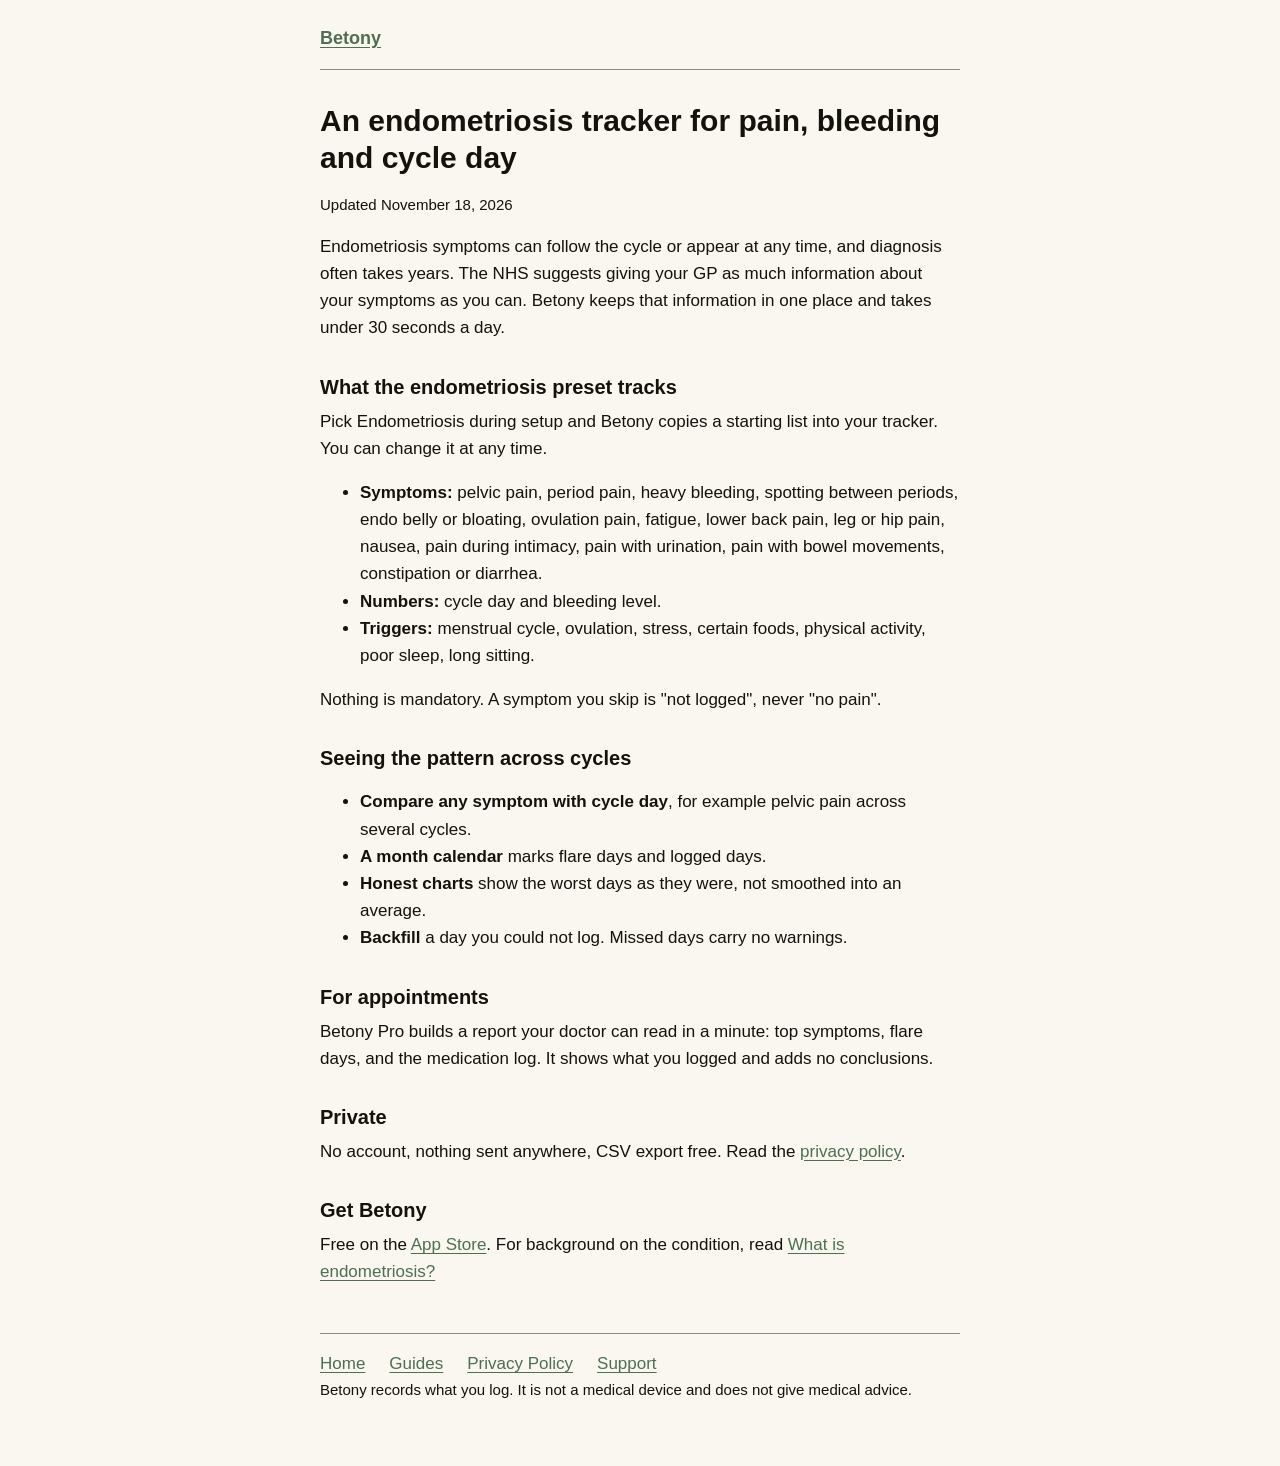
==== endometriosis-symptom-tracker/index.html @ 9397d98a "Add ten SEO pages: a tracker guide and a sourced explainer per condition Pages are built from src/pa" ====
<!doctype html>
<html lang="en">
<head>
<meta charset="utf-8">
<meta name="viewport" content="width=device-width, initial-scale=1">
<meta name="color-scheme" content="light dark">
<meta name="description" content="An endometriosis tracker for iPhone. Log pelvic pain, period pain, bleeding, endo belly and cycle day in under 30 seconds.">
<title>Endometriosis Symptom Tracker: Pain &amp; Cycle | Betony</title>
<link rel="canonical" href="https://betonyapp.com/endometriosis-symptom-tracker/">
<meta property="og:type" content="article">
<meta property="og:site_name" content="Betony">
<meta property="og:title" content="Endometriosis Symptom Tracker: Pain &amp; Cycle | Betony">
<meta property="og:description" content="An endometriosis tracker for iPhone. Log pelvic pain, period pain, bleeding, endo belly and cycle day in under 30 seconds.">
<meta property="og:url" content="https://betonyapp.com/endometriosis-symptom-tracker/">
<meta name="apple-itunes-app" content="app-id=6813134795">
<script type="application/ld+json">
{
 "@context": "https://schema.org",
 "@type": "Article",
 "headline": "An endometriosis tracker for pain, bleeding and cycle day",
 "description": "An endometriosis tracker for iPhone. Log pelvic pain, period pain, bleeding, endo belly and cycle day in under 30 seconds.",
 "mainEntityOfPage": "https://betonyapp.com/endometriosis-symptom-tracker/",
 "dateModified": "2026-11-18",
 "author": {
  "@type": "Organization",
  "name": "Betony",
  "url": "https://betonyapp.com/"
 },
 "publisher": {
  "@type": "Organization",
  "name": "Betony",
  "url": "https://betonyapp.com/"
 }
}
</script>
<link rel="stylesheet" href="/styles.css">
</head>
<body>
<div class="page">
<header>
<a class="site-name" href="/">Betony</a>
</header>
<main>
<h1>An endometriosis tracker for pain, bleeding and cycle day</h1>
<p class="small">Updated <time datetime="2026-11-18">November 18, 2026</time></p>
<p>Endometriosis symptoms can follow the cycle or appear at any time, and diagnosis often takes years. The NHS suggests giving your GP as much information about your symptoms as you can. Betony keeps that information in one place and takes under 30 seconds a day.</p>
<h2>What the endometriosis preset tracks</h2>
<p>Pick Endometriosis during setup and Betony copies a starting list into your tracker. You can change it at any time.</p>
<ul>
<li><strong>Symptoms:</strong> pelvic pain, period pain, heavy bleeding, spotting between periods, endo belly or bloating, ovulation pain, fatigue, lower back pain, leg or hip pain, nausea, pain during intimacy, pain with urination, pain with bowel movements, constipation or diarrhea.</li>
<li><strong>Numbers:</strong> cycle day and bleeding level.</li>
<li><strong>Triggers:</strong> menstrual cycle, ovulation, stress, certain foods, physical activity, poor sleep, long sitting.</li>
</ul>
<p>Nothing is mandatory. A symptom you skip is "not logged", never "no pain".</p>
<h2>Seeing the pattern across cycles</h2>
<ul>
<li><strong>Compare any symptom with cycle day</strong>, for example pelvic pain across several cycles.</li>
<li><strong>A month calendar</strong> marks flare days and logged days.</li>
<li><strong>Honest charts</strong> show the worst days as they were, not smoothed into an average.</li>
<li><strong>Backfill</strong> a day you could not log. Missed days carry no warnings.</li>
</ul>
<h2>For appointments</h2>
<p>Betony Pro builds a report your doctor can read in a minute: top symptoms, flare days, and the medication log. It shows what you logged and adds no conclusions.</p>
<h2>Private</h2>
<p>No account, nothing sent anywhere, CSV export free. Read the <a href="/privacy/">privacy policy</a>.</p>
<h2>Get Betony</h2>
<p>Free on the <a href="https://apps.apple.com/us/app/betony-symptom-tracker/id6813134795">App Store</a>. For background on the condition, read <a href="/what-is-endometriosis/">What is endometriosis?</a></p>
</main>
<footer>
<nav aria-label="Site">
<ul>
<li><a href="/">Home</a></li>
<li><a href="/guides/">Guides</a></li>
<li><a href="/privacy/">Privacy Policy</a></li>
<li><a href="/support/">Support</a></li>
</ul>
</nav>
<p class="small">Betony records what you log. It is not a medical device and does not give medical advice.</p>
</footer>
</div>
</body>
</html>
---- styles.css ----
/* Betony — betonyapp.com
   Colors are the app's asset-catalog tokens:
   bg, accent, stroke, surface; text is wellbeingInk (light) / onAccent (dark).
   Contrast: text 17.4:1 / 16.6:1, links 5.2:1 / 9.5:1, borders 3.2:1 / 3.5:1. */

:root {
  --bg: #FAF6F0;
  --ink: #14120D;
  --accent: #4E6F52;
  --stroke: #948A7B;
  --surface: #FFFFFF;
  color-scheme: light dark;
}

@media (prefers-color-scheme: dark) {
  :root {
    --bg: #181611;
    --ink: #F2F6F1;
    --accent: #A3C4A5;
    --stroke: #756D5E;
    --surface: #242119;
  }
}

*,
*::before,
*::after {
  box-sizing: border-box;
}

html {
  -webkit-text-size-adjust: 100%;
  text-size-adjust: 100%;
}

body {
  margin: 0;
  background: var(--bg);
  color: var(--ink);
  font-family: -apple-system, BlinkMacSystemFont, "Segoe UI", Roboto, "Helvetica Neue", Arial, sans-serif;
  font-size: 1.0625rem;
  line-height: 1.6;
}

.page {
  max-width: 42rem;
  margin: 0 auto;
  padding: 1.5rem 1rem 3rem;
}

header {
  padding-bottom: 1rem;
  margin-bottom: 2rem;
  border-bottom: 1px solid var(--stroke);
}

.site-name {
  font-weight: 600;
  font-size: 1.125rem;
}

h1 {
  font-size: 1.875rem;
  line-height: 1.25;
  margin: 0 0 1rem;
}

h2 {
  font-size: 1.25rem;
  line-height: 1.3;
  margin: 2rem 0 0.5rem;
}

p {
  margin: 0 0 1rem;
}

/* Links are underlined, so their meaning never rests on color alone. */
a {
  color: var(--accent);
  text-decoration: underline;
  text-underline-offset: 0.15em;
}

a:hover {
  text-decoration-thickness: 2px;
}

a:focus-visible {
  outline: 2px solid var(--accent);
  outline-offset: 2px;
  border-radius: 2px;
}

.note {
  padding: 0.75rem 1rem;
  background: var(--surface);
  border: 1px solid var(--stroke);
  border-radius: 0.75rem;
}

footer {
  margin-top: 3rem;
  padding-top: 1rem;
  border-top: 1px solid var(--stroke);
}

footer ul {
  display: flex;
  flex-wrap: wrap;
  gap: 0.5rem 1.5rem;
  list-style: none;
  margin: 0;
  padding: 0;
}

/* Long email addresses and URLs wrap instead of widening the page on a phone. */
main {
  overflow-wrap: anywhere;
}

.small {
  font-size: 0.9375rem;
}
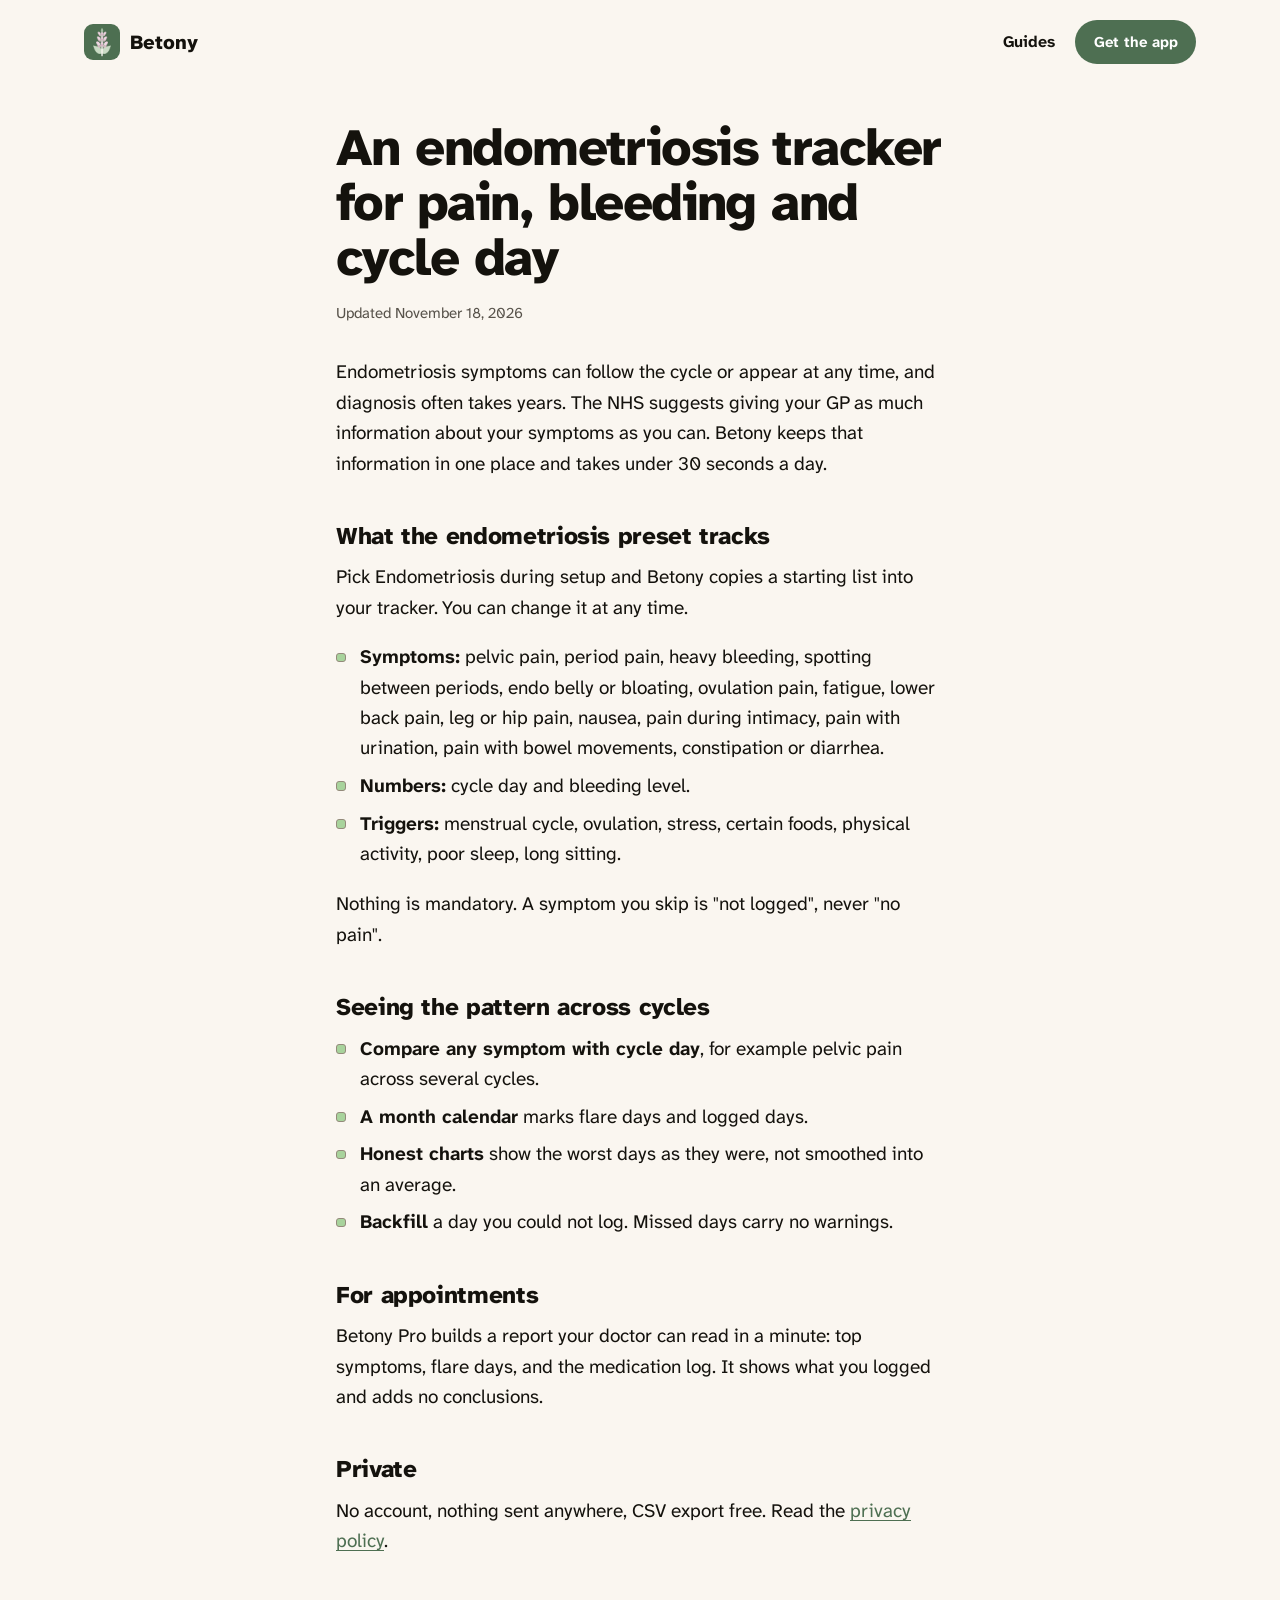
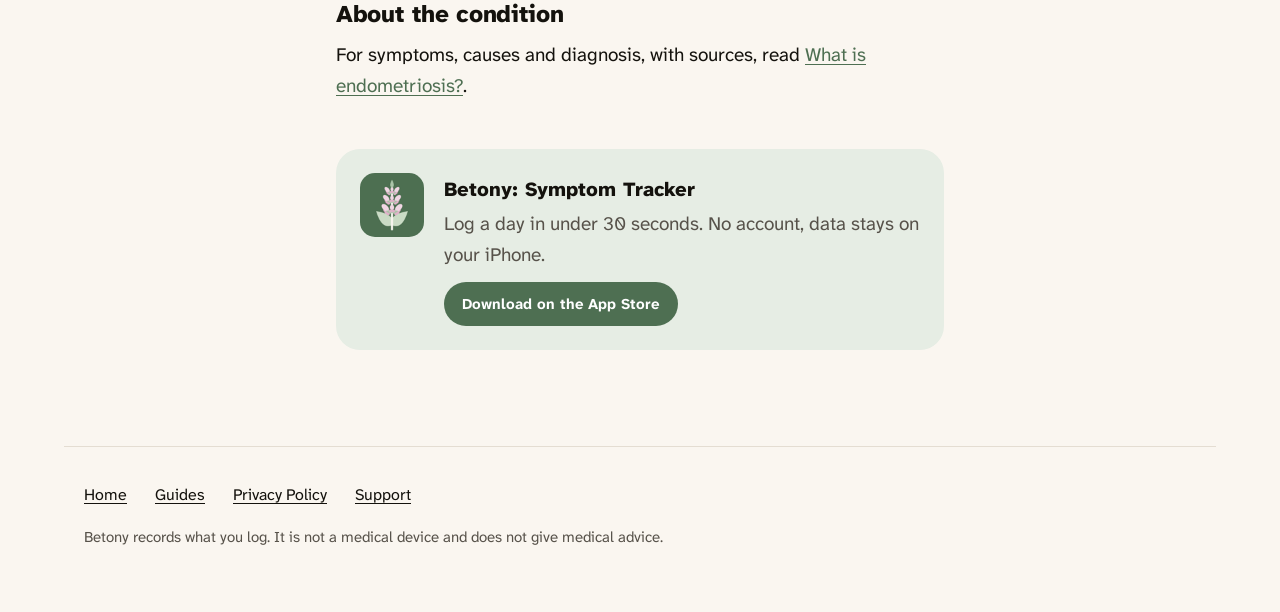
==== commit f98d9952: "Redesign the site in the app's own visual language Atkinson Hyperlegible Next, the app's color token" ====
--- a/endometriosis-symptom-tracker/index.html
+++ b/endometriosis-symptom-tracker/index.html
@@ -4,6 +4,8 @@
 <meta charset="utf-8">
 <meta name="viewport" content="width=device-width, initial-scale=1">
 <meta name="color-scheme" content="light dark">
+<meta name="theme-color" content="#FAF6F0" media="(prefers-color-scheme: light)">
+<meta name="theme-color" content="#181611" media="(prefers-color-scheme: dark)">
 <meta name="description" content="An endometriosis tracker for iPhone. Log pelvic pain, period pain, bleeding, endo belly and cycle day in under 30 seconds.">
 <title>Endometriosis Symptom Tracker: Pain &amp; Cycle | Betony</title>
 <link rel="canonical" href="https://betonyapp.com/endometriosis-symptom-tracker/">
@@ -12,6 +14,7 @@
 <meta property="og:title" content="Endometriosis Symptom Tracker: Pain &amp; Cycle | Betony">
 <meta property="og:description" content="An endometriosis tracker for iPhone. Log pelvic pain, period pain, bleeding, endo belly and cycle day in under 30 seconds.">
 <meta property="og:url" content="https://betonyapp.com/endometriosis-symptom-tracker/">
+<meta property="og:image" content="https://betonyapp.com/img/1-today-light.jpg">
 <meta name="apple-itunes-app" content="app-id=6813134795">
 <script type="application/ld+json">
 {
@@ -33,14 +36,20 @@
  }
 }
 </script>
+<link rel="icon" href="/favicon.png" type="image/png">
+<link rel="apple-touch-icon" href="/apple-touch-icon.png">
+<link rel="preconnect" href="https://fonts.googleapis.com">
+<link rel="preconnect" href="https://fonts.gstatic.com" crossorigin>
+<link rel="stylesheet" href="https://fonts.googleapis.com/css2?family=Atkinson+Hyperlegible+Next:wght@400;700;800&display=swap">
 <link rel="stylesheet" href="/styles.css">
 </head>
-<body>
-<div class="page">
-<header>
-<a class="site-name" href="/">Betony</a>
+<body class="inner">
+<header class="site-header">
+<a class="brand" href="/"><img src="/img/icon.png" width="36" height="36" alt="">Betony</a>
+<nav aria-label="Main"><a href="/guides/">Guides</a><a class="button button-small" href="https://apps.apple.com/us/app/betony-symptom-tracker/id6813134795">Get the app</a></nav>
 </header>
 <main>
+<article class="prose">
 <h1>An endometriosis tracker for pain, bleeding and cycle day</h1>
 <p class="small">Updated <time datetime="2026-11-18">November 18, 2026</time></p>
 <p>Endometriosis symptoms can follow the cycle or appear at any time, and diagnosis often takes years. The NHS suggests giving your GP as much information about your symptoms as you can. Betony keeps that information in one place and takes under 30 seconds a day.</p>
@@ -63,10 +72,19 @@
 <p>Betony Pro builds a report your doctor can read in a minute: top symptoms, flare days, and the medication log. It shows what you logged and adds no conclusions.</p>
 <h2>Private</h2>
 <p>No account, nothing sent anywhere, CSV export free. Read the <a href="/privacy/">privacy policy</a>.</p>
-<h2>Get Betony</h2>
-<p>Free on the <a href="https://apps.apple.com/us/app/betony-symptom-tracker/id6813134795">App Store</a>. For background on the condition, read <a href="/what-is-endometriosis/">What is endometriosis?</a></p>
+<h2>About the condition</h2>
+<p>For symptoms, causes and diagnosis, with sources, read <a href="/what-is-endometriosis/">What is endometriosis?</a>.</p>
+</article>
+<aside class="cta" aria-label="Get Betony">
+<img src="/img/icon.png" width="64" height="64" alt="">
+<div>
+<p class="cta-title">Betony: Symptom Tracker</p>
+<p>Log a day in under 30 seconds. No account, data stays on your iPhone.</p>
+<a class="button button-small" href="https://apps.apple.com/us/app/betony-symptom-tracker/id6813134795">Download on the App Store</a>
+</div>
+</aside>
 </main>
-<footer>
+<footer class="site-footer">
 <nav aria-label="Site">
 <ul>
 <li><a href="/">Home</a></li>
@@ -77,6 +95,5 @@
 </nav>
 <p class="small">Betony records what you log. It is not a medical device and does not give medical advice.</p>
 </footer>
-</div>
 </body>
 </html>
--- a/styles.css
+++ b/styles.css
@@ -1,124 +1,336 @@
 /* Betony — betonyapp.com
-   Colors are the app's asset-catalog tokens:
-   bg, accent, stroke, surface; text is wellbeingInk (light) / onAccent (dark).
-   Contrast: text 17.4:1 / 16.6:1, links 5.2:1 / 9.5:1, borders 3.2:1 / 3.5:1. */
+   Colors are the app's asset-catalog tokens (bg, surface, accent, stroke, wellbeing1–5).
+   Type is Atkinson Hyperlegible Next, the face of Betony's posts: built for low-vision
+   legibility, which suits readers with brain fog.
+   The one bold element is the hero month, drawn exactly like the app's Calendar tab. */
 
 :root {
   --bg: #FAF6F0;
+  --surface: #FFFFFF;
   --ink: #14120D;
+  --ink-soft: #57524A;
   --accent: #4E6F52;
+  --accent-soft: #E6EDE4;
+  --on-accent: #FFFFFF;
   --stroke: #948A7B;
-  --surface: #FFFFFF;
+  --hair: #E4DDD2;
+  --w1: #FFEBB4;
+  --w2: #EAE4A5;
+  --w3: #CADFA3;
+  --w4: #A8D39C;
+  --w5: #85C190;
+  --w-ink: #14120D;
+  --measure: 38rem;
+  --wide: 72rem;
   color-scheme: light dark;
 }
 
 @media (prefers-color-scheme: dark) {
   :root {
     --bg: #181611;
+    --surface: #242119;
     --ink: #F2F6F1;
+    --ink-soft: #B9B3A8;
     --accent: #A3C4A5;
+    --accent-soft: #26331F;
+    --on-accent: #14120D;
     --stroke: #756D5E;
-    --surface: #242119;
+    --hair: #322E25;
+    --w1: #8A7D60;
+    --w2: #918D66;
+    --w3: #8E9D73;
+    --w4: #8BAD81;
+    --w5: #82BD8D;
   }
 }
 
-*,
-*::before,
-*::after {
-  box-sizing: border-box;
-}
-
-html {
-  -webkit-text-size-adjust: 100%;
-  text-size-adjust: 100%;
-}
+*, *::before, *::after { box-sizing: border-box; }
+
+html { -webkit-text-size-adjust: 100%; text-size-adjust: 100%; }
 
 body {
   margin: 0;
   background: var(--bg);
   color: var(--ink);
-  font-family: -apple-system, BlinkMacSystemFont, "Segoe UI", Roboto, "Helvetica Neue", Arial, sans-serif;
-  font-size: 1.0625rem;
+  font-family: "Atkinson Hyperlegible Next", "Atkinson Hyperlegible", -apple-system, BlinkMacSystemFont, "Segoe UI", sans-serif;
+  font-size: 1.1875rem;
   line-height: 1.6;
 }
 
-.page {
-  max-width: 42rem;
-  margin: 0 auto;
-  padding: 1.5rem 1rem 3rem;
-}
-
-header {
-  padding-bottom: 1rem;
-  margin-bottom: 2rem;
-  border-bottom: 1px solid var(--stroke);
-}
-
-.site-name {
-  font-weight: 600;
-  font-size: 1.125rem;
-}
-
-h1 {
-  font-size: 1.875rem;
-  line-height: 1.25;
-  margin: 0 0 1rem;
-}
-
-h2 {
-  font-size: 1.25rem;
-  line-height: 1.3;
-  margin: 2rem 0 0.5rem;
-}
-
-p {
-  margin: 0 0 1rem;
-}
-
-/* Links are underlined, so their meaning never rests on color alone. */
+img { max-width: 100%; height: auto; display: block; }
+
 a {
   color: var(--accent);
   text-decoration: underline;
-  text-underline-offset: 0.15em;
-}
-
-a:hover {
-  text-decoration-thickness: 2px;
-}
-
-a:focus-visible {
-  outline: 2px solid var(--accent);
-  outline-offset: 2px;
-  border-radius: 2px;
-}
-
-.note {
-  padding: 0.75rem 1rem;
+  text-decoration-thickness: 1px;
+  text-underline-offset: 0.18em;
+}
+a:hover { text-decoration-thickness: 2px; }
+a:focus-visible, .button:focus-visible {
+  outline: 3px solid var(--accent);
+  outline-offset: 3px;
+  border-radius: 6px;
+}
+
+h1, h2, h3 { line-height: 1.15; margin: 0; font-weight: 800; letter-spacing: -0.015em; }
+p { margin: 0 0 1em; }
+.small { font-size: 0.9375rem; color: var(--ink-soft); }
+
+/* Header */
+
+.site-header {
+  max-width: var(--wide);
+  margin: 0 auto;
+  padding: 1.25rem 1.25rem 0;
+  display: flex;
+  align-items: center;
+  justify-content: space-between;
+  gap: 1rem;
+}
+.brand {
+  display: inline-flex;
+  align-items: center;
+  gap: 0.6rem;
+  color: var(--ink);
+  text-decoration: none;
+  font-weight: 800;
+  font-size: 1.25rem;
+}
+.brand img { border-radius: 9px; }
+.site-header nav { display: flex; align-items: center; gap: 1.25rem; }
+.site-header nav > a:not(.button) { color: var(--ink); text-decoration: none; font-weight: 700; font-size: 1rem; }
+.site-header nav > a:not(.button):hover { text-decoration: underline; }
+
+/* Buttons: pill, the app's filled accent */
+
+.button {
+  display: inline-flex;
+  align-items: center;
+  min-height: 3.25rem;
+  padding: 0 1.6rem;
+  border-radius: 999px;
+  background: var(--accent);
+  color: var(--on-accent);
+  font-weight: 700;
+  font-size: 1.0625rem;
+  text-decoration: none;
+}
+.button:hover { filter: brightness(1.08); }
+.button-small { min-height: 2.75rem; padding: 0 1.15rem; font-size: 0.9375rem; }
+
+main { overflow-wrap: break-word; }
+
+/* Home: hero */
+
+.hero {
+  max-width: var(--wide);
+  margin: 0 auto;
+  padding: 4rem 1.25rem 4.5rem;
+  display: grid;
+  grid-template-columns: minmax(0, 1.1fr) minmax(0, 1fr);
+  gap: 3.5rem;
+  align-items: center;
+}
+.hero h1 {
+  font-size: clamp(2.6rem, 6.2vw, 4.75rem);
+  line-height: 1.02;
+  letter-spacing: -0.035em;
+  margin-bottom: 1.5rem;
+  max-width: 11ch;
+}
+.lede { font-size: 1.3125rem; color: var(--ink-soft); max-width: 32rem; margin-bottom: 2rem; }
+.hero-cta { display: flex; flex-wrap: wrap; align-items: center; gap: 0.75rem 1.25rem; margin: 0; }
+
+/* The month, as the app draws it */
+
+.cal {
+  margin: 0;
+  padding: 1.75rem 1.5rem 1.5rem;
   background: var(--surface);
-  border: 1px solid var(--stroke);
-  border-radius: 0.75rem;
-}
-
-footer {
-  margin-top: 3rem;
-  padding-top: 1rem;
-  border-top: 1px solid var(--stroke);
-}
-
-footer ul {
+  border-radius: 28px;
+  box-shadow: 0 1px 0 var(--hair), 0 24px 60px -30px rgba(78, 111, 82, 0.45);
+}
+.cal-month { text-align: center; font-weight: 800; font-size: 1.25rem; margin-bottom: 1rem; }
+.cal-grid { display: grid; grid-template-columns: repeat(7, 1fr); gap: 0.45rem; }
+.cal-head { text-align: center; font-size: 0.875rem; color: var(--ink-soft); padding-bottom: 0.2rem; }
+.cal-day {
+  aspect-ratio: 1.15;
+  display: grid;
+  place-items: center;
+  border-radius: 12px;
+  font-size: 1.0625rem;
+  border: 1.5px solid var(--stroke);
+  color: var(--w-ink);
+  animation: fill-in 420ms cubic-bezier(.2,.7,.2,1) both;
+  animation-delay: calc(var(--i) * 28ms + 150ms);
+}
+.cal-pad { border: 0; animation: none; }
+.cal-empty { border-color: transparent; background: none; color: var(--ink); }
+.w1 { background: var(--w1); }
+.w2 { background: var(--w2); }
+.w3 { background: var(--w3); }
+.w4 { background: var(--w4); }
+.w5 { background: var(--w5); }
+.cal-flare { border: 3px solid var(--accent); }
+.cal-legend {
   display: flex;
   flex-wrap: wrap;
-  gap: 0.5rem 1.5rem;
+  align-items: center;
+  gap: 0.5rem;
+  margin: 1.1rem 0 0;
+  font-size: 0.875rem;
+  color: var(--ink-soft);
+}
+.cal-ramp { display: inline-flex; gap: 3px; }
+.cal-ramp i { width: 14px; height: 14px; border-radius: 4px; }
+.cal-flare-key { width: 14px; height: 14px; border-radius: 4px; border: 2.5px solid var(--accent); margin-left: 0.75rem; }
+.cal figcaption {
+  margin-top: 1rem;
+  padding-top: 1rem;
+  border-top: 1px solid var(--hair);
+  font-size: 0.9375rem;
+  color: var(--ink-soft);
+}
+
+@keyframes fill-in {
+  from { opacity: 0; transform: scale(0.82); }
+  to { opacity: 1; transform: none; }
+}
+@media (prefers-reduced-motion: reduce) {
+  .cal-day { animation: none; }
+}
+
+/* Home: three promises, plain columns */
+
+.promises {
+  max-width: var(--wide);
+  margin: 0 auto;
+  padding: 0 1.25rem 5rem;
+  display: grid;
+  grid-template-columns: repeat(3, minmax(0, 1fr));
+  gap: 2.5rem;
+}
+.promises > div { border-top: 3px solid var(--ink); padding-top: 1.1rem; }
+.promises h2 { font-size: 1.375rem; margin-bottom: 0.6rem; }
+.promises p { color: var(--ink-soft); margin: 0; }
+
+/* Home: screenshots on a sage band */
+
+.shots { background: var(--accent-soft); padding: 4.5rem 1.25rem 5rem; }
+.shots h2 {
+  max-width: var(--wide);
+  margin: 0 auto 2.75rem;
+  font-size: clamp(1.75rem, 3.4vw, 2.5rem);
+}
+.shots h2 span { display: block; max-width: 24ch; }
+.shots-row {
+  max-width: var(--wide);
+  margin: 0 auto;
+  display: grid;
+  grid-template-columns: repeat(3, minmax(0, 1fr));
+  gap: 2rem;
+}
+.shots figure { margin: 0; }
+.shots img {
+  border-radius: 30px;
+  box-shadow: 0 0 0 1px var(--hair), 0 20px 40px -24px rgba(20, 18, 13, 0.35);
+}
+.shots figcaption { margin-top: 1rem; font-size: 1rem; color: var(--ink-soft); }
+
+/* Home: conditions */
+
+.conditions { max-width: var(--wide); margin: 0 auto; padding: 5rem 1.25rem 3rem; }
+.conditions > h2 { font-size: clamp(1.75rem, 3.4vw, 2.5rem); margin-bottom: 1rem; }
+.conditions > p { color: var(--ink-soft); max-width: var(--measure); margin-bottom: 2.25rem; }
+.cond-list { list-style: none; margin: 0; padding: 0; border-top: 1px solid var(--stroke); }
+.cond-list li {
+  display: grid;
+  grid-template-columns: 14rem minmax(0, 1fr) 13rem;
+  gap: 0.5rem 2rem;
+  align-items: baseline;
+  padding: 1.5rem 0;
+  border-bottom: 1px solid var(--hair);
+}
+.cond-list h3 { font-size: 1.75rem; }
+.cond-list p { margin: 0; color: var(--ink-soft); }
+.cond-links { display: flex; flex-direction: column; gap: 0.35rem; }
+.cond-links a { font-weight: 700; }
+
+/* Inner pages: one readable column */
+
+.inner main { padding: 3.5rem 1.25rem 2rem; }
+.prose { max-width: var(--measure); margin: 0 auto; }
+.prose h1 { font-size: clamp(2.25rem, 5vw, 3.25rem); line-height: 1.06; letter-spacing: -0.03em; margin-bottom: 1rem; }
+.prose h1 + .small { margin-bottom: 2rem; }
+.prose h1 + p:not(.small) { margin-top: 1.5rem; }
+.prose h2 { font-size: 1.5rem; margin: 2.75rem 0 0.75rem; }
+.prose ul { padding-left: 0; list-style: none; margin: 0 0 1.25rem; }
+.prose li { position: relative; padding-left: 1.5rem; margin-bottom: 0.45rem; }
+.prose li::before {
+  content: "";
+  position: absolute;
+  left: 0;
+  top: 0.55em;
+  width: 0.6rem;
+  height: 0.6rem;
+  border-radius: 3px;
+  background: var(--w4);
+  border: 1.5px solid var(--stroke);
+}
+
+.cta {
+  max-width: var(--measure);
+  margin: 3rem auto 1rem;
+  padding: 1.5rem;
+  display: flex;
+  gap: 1.25rem;
+  align-items: flex-start;
+  background: var(--accent-soft);
+  border-radius: 24px;
+}
+.cta img { border-radius: 15px; flex: none; }
+.cta p { margin: 0 0 0.75rem; color: var(--ink-soft); }
+.cta .cta-title { color: var(--ink); font-weight: 800; font-size: 1.25rem; margin-bottom: 0.25rem; }
+
+/* Footer */
+
+.site-footer {
+  max-width: var(--wide);
+  margin: 3rem auto 0;
+  padding: 2rem 1.25rem 3rem;
+  border-top: 1px solid var(--hair);
+}
+.site-footer ul {
+  display: flex;
+  flex-wrap: wrap;
+  gap: 0.5rem 1.75rem;
   list-style: none;
-  margin: 0;
+  margin: 0 0 1rem;
   padding: 0;
 }
-
-/* Long email addresses and URLs wrap instead of widening the page on a phone. */
-main {
-  overflow-wrap: anywhere;
-}
-
-.small {
-  font-size: 0.9375rem;
-}
+.site-footer a { color: var(--ink); font-size: 1rem; }
+
+/* Phones */
+
+@media (max-width: 860px) {
+  .hero { grid-template-columns: 1fr; padding-top: 2.5rem; gap: 2.5rem; }
+  .promises { grid-template-columns: 1fr; gap: 1.75rem; padding-bottom: 3.5rem; }
+  .shots-row {
+    grid-template-columns: repeat(3, 70%);
+    overflow-x: auto;
+    scroll-snap-type: x mandatory;
+    gap: 1rem;
+    padding-bottom: 0.5rem;
+  }
+  .shots figure { scroll-snap-align: start; }
+  .cond-list li { grid-template-columns: 1fr; }
+  .cond-links { flex-direction: row; flex-wrap: wrap; gap: 0.5rem 1.25rem; }
+}
+@media (max-width: 480px) {
+  body { font-size: 1.125rem; }
+  .site-header nav > a:not(.button) { display: none; }
+  .cal { padding: 1.25rem 0.9rem 1rem; border-radius: 22px; }
+  .cal-grid { gap: 0.3rem; }
+  .cal-day { border-radius: 9px; font-size: 0.9375rem; }
+  .cta { flex-direction: column; }
+}
